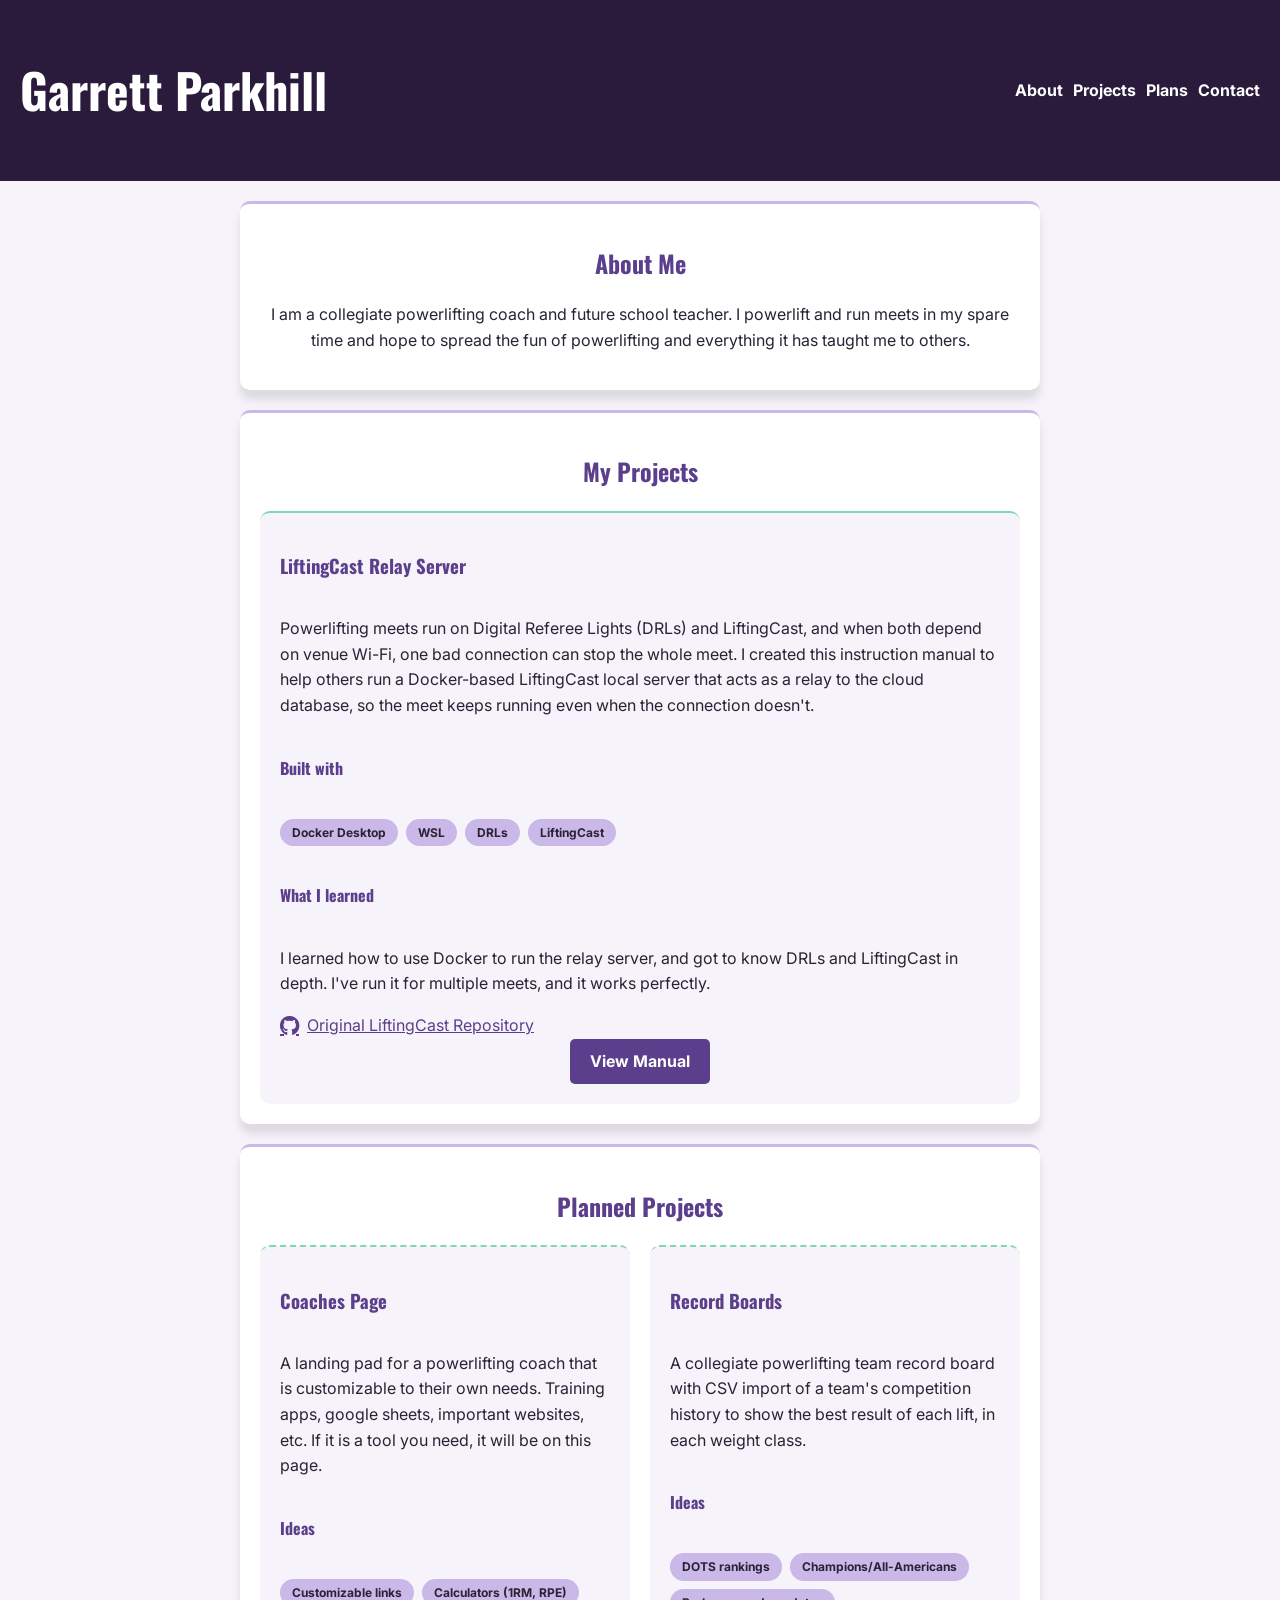
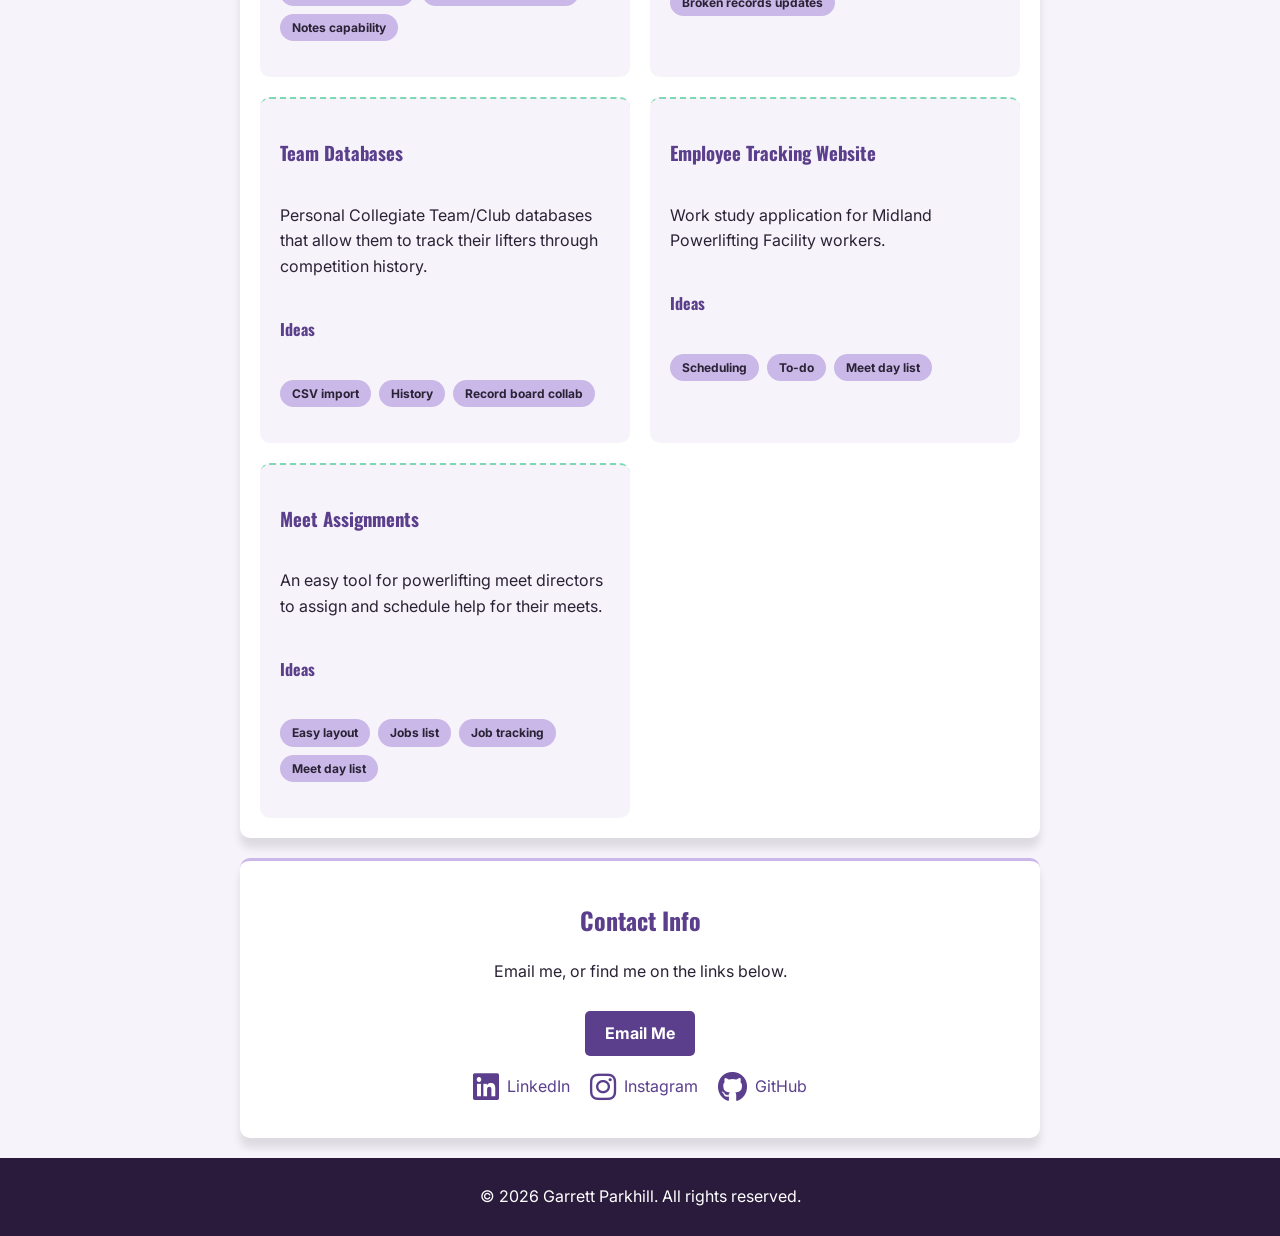
==== index.html @ fd068c71 "Favicons, graph tags, preview image, and iPhone layout edits" ====
<!DOCTYPE html>
<html lang="en">

<head>
    <meta charset="UTF-8">
    <meta name="viewport" content="width=device-width, initial-scale=1.0">
    <meta name="description" content="Your description here">
    <meta property="og:title" content="Garrett Parkhill | Portfolio">
    <meta property="og:description" content="Your description here">
    <meta property="og:url" content="https://garrettparkhill-collab.github.io/portfolio/">
    <meta property="og:type" content="website">
    <meta property="og:image" content="https://garrettparkhil-collab.github.io/portfolio/preview.png">
    <title>Garrett Parkhill | Portfolio</title>
    <link rel="preconnect" href="https://fonts.googleapis.com">
    <link rel="preconnect" href="https://fonts.gstatic.com" crossorigin>
    <link href="https://fonts.googleapis.com/css2?family=Inter:wght@400;600&family=Oswald:wght@500;700&display=swap" rel="stylesheet">
    <link rel="stylesheet" href="https://cdnjs.cloudflare.com/ajax/libs/font-awesome/6.5.1/css/all.min.css">
    <link rel="icon" href="favicon.ico" sizes="any">
    <link rel="apple-touch-icon" href="apple-touch-icon.png">
    <link rel="stylesheet" href="style.css">
</head>

<body>
    <header>
        <h1>Garrett Parkhill</h1>
        <nav>
            <a href="#about">About</a>
            <a href="#projects">Projects</a>
            <a href="#plans">Plans</a>
            <a href="#contact">Contact</a>
        </nav>
    </header>
    <main>
        <section id="about">
            <h2>About Me</h2>
            <p>I am a collegiate powerlifting coach and future school teacher. I powerlift and run meets in my spare
                time and hope to spread the fun of powerlifting and everything it has taught me to others.</p>
        </section>

        <section id="projects">
            <h2>My Projects</h2>
            <div class="project-grid">
                <article class="project-card">
                    <h3>LiftingCast Relay Server</h3>
                    <p>Powerlifting meets run on Digital Referee Lights (DRLs) and LiftingCast, and when both depend on
                        venue Wi-Fi, one bad connection can stop the whole meet. I created this instruction manual to
                        help others run a Docker-based LiftingCast local server that acts as a relay to the cloud
                        database, so the meet keeps running even when the connection doesn't.</p>
                    <h4>Built with</h4>
                    <ul class="tags">
                        <li>Docker Desktop</li>
                        <li>WSL</li>
                        <li>DRLs</li>
                        <li>LiftingCast</li>
                    </ul>
                    <h4>What I learned</h4>
                    <p>I learned how to use Docker to run the relay server, and got to know DRLs
                        and LiftingCast in depth. I've run it for multiple meets, and it works perfectly.</p>
                    <a href="https://github.com/liftingcast/liftingcast-local-relay-server" class="text-link" target="_blank" rel="noopener noreferrer">
                    <i class="fa-brands fa-github" aria-hidden="true"></i>Original LiftingCast Repository</a>
                    <a href="https://docs.google.com/document/d/1Nl5puZL8j_j66OuU5UG5bT0uCDA3TfbWqDypmS8ruFM/edit?tab=t.0"
                        class="button" target="_blank" rel="noopener noreferrer">View Manual</a>
                </article>
            </div>
        </section>

        <section id="plans">
            <h2>Planned Projects</h2>
            <div class="project-grid">
                <article class="project-card planned">
                    <h3>Coaches Page</h3>
                    <p>A landing pad for a powerlifting coach that is customizable to their own needs. Training apps, google sheets, important websites, etc. If it is a tool you need, it will be on this page.</p>
                    <h4>Ideas</h4>
                    <ul class="tags">
                        <li>Customizable links</li>
                        <li>Calculators (1RM, RPE)</li>
                        <li>Notes capability</li>
                    </ul>
                </article>
                <article class="project-card planned">
                    <h3>Record Boards</h3>
                    <p>A collegiate powerlifting team record board with CSV import of a team's competition history to show the best result of each lift, in each weight class.</p>
                    <h4>Ideas</h4>
                    <ul class="tags">
                        <li>DOTS rankings</li>
                        <li>Champions/All-Americans</li>
                        <li>Broken records updates</li>
                    </ul>
                </article>
                <article class="project-card planned">
                    <h3>Team Databases</h3>
                    <p>Personal Collegiate Team/Club databases that allow them to track their lifters through competition history.</p>
                    <h4>Ideas</h4>
                    <ul class="tags">
                        <li>CSV import</li>
                        <li>History</li>
                        <li>Record board collab</li>
                    </ul>
                </article>
                <article class="project-card planned">
                    <h3>Employee Tracking Website</h3>
                    <p>Work study application for Midland Powerlifting Facility workers.</p>
                    <h4>Ideas</h4>
                    <ul class="tags">
                        <li>Scheduling</li>
                        <li>To-do</li>
                        <li>Meet day list</li>
                    </ul>
                </article>
                <article class="project-card planned">
                    <h3>Meet Assignments</h3>
                    <p>An easy tool for powerlifting meet directors to assign and schedule help for their meets.</p>
                    <h4>Ideas</h4>
                    <ul class="tags">
                        <li>Easy layout</li>
                        <li>Jobs list</li>
                        <li>Job tracking</li>
                        <li>Meet day list</li>
                    </ul>
                </article>
            </div>
        </section>
        <section id="contact">
            <h2>Contact Info</h2>
            <p>Email me, or find me on the links below.</p>
            <a href="mailto:garrettparkhill@gmail.com" class="button">Email Me</a>
            <ul class="social-links">

                <li>
                    <a href="https://www.linkedin.com/in/garrettparkhill" target="_blank" rel="noopener noreferrer">
                        <i class="fa-brands fa-linkedin" aria-hidden="true"></i>
                        LinkedIn
                    </a>
                </li>
                <li>
                    <a href="https://www.instagram.com/gp_coach/" target="_blank" rel="noopener noreferrer">
                        <i class="fa-brands fa-instagram" aria-hidden="true"></i>
                        Instagram
                    </a>
                </li>
                <li>
                    <a href="https://github.com/garrettparkhill-collab" target="_blank" rel="noopener noreferrer">
                        <i class="fa-brands fa-github" aria-hidden="true"></i>
                        GitHub
                    </a>
                </li>
            </ul>
        </section>
    </main>
    <footer>
        <p>&copy; 2026 Garrett Parkhill. All rights reserved.</p>
    </footer>
</body>

</html>
---- style.css ----
/*Style 1: Navy Blue and Gold*/
/*
:root {
    --color-bg: #f7f6f2;
    --color-surface: #ffffff;
    --color-dark: #1b2a41;
    --color-text: #1f2933;
    --color-mutedtext: #6b7280;
    --color-accent: #1e4e8c;
    --color-accenthover: #163a6b;
    --color-navhover: #d4a72c;
    --color-highlight: #d4a72c;
    --color-highlightproject: #d4a72c;
}
    */

/*Style 2: Plum and Mint*/

:root {
    --color-bg: #f6f3fa;
    --color-surface: #ffffff;
    --color-dark: #2a1b3d;
    --color-text: #2a2235;
    --color-mutedtext: #6e6680;
    --color-accent: #5b3f8c;
    --color-accenthover: #452f6b;
    --color-navhover: #7fd8b5;
    --color-highlight: #c9b8e8;
    --color-highlightproject: #7fd8b5;
}


/*original color scheme*/
/*
:root {
    --color-bg: #f4f4f5;
    --color-surface: #ffffff;
    --color-dark: #18181b;
    --color-text: #27272a;
    --color-mutedtext: #71717a;
    --color-accent: #b91c1c;
    --color-accenthover:#7f1d1d;
    --color-navhover: #f87171;
    --color-highlight: #f87171;
    --color-highlightproject: #d4a72c;
}
*/

html {
    scroll-behavior: smooth;
}

body {
    background-color: var(--color-bg);
    font-family: 'Inter', sans-serif;
    margin: 0;
    line-height: 1.6;
}

header {
    display: flex;
    justify-content: space-between;
    align-items: center;
    gap: 20px;
    background-color: var(--color-dark);
    padding: 20px;
    position: sticky;
    top: 0;
    z-index:10;
}

header h1 {
    color: var(--color-surface);
}

h1,
h2,
h3,
h4 {
    font-family: 'Oswald', sans-serif;
    color: var(--color-accent);
}

h1 {
    font-size: 48px;
}

nav {
    display: flex;
    gap: 10px;
}

nav a {
    color: var(--color-surface);
    text-decoration: none;
    font-weight: bold;
    transition: color 0.2s ease;
}

nav a:hover {
    color: var(--color-navhover);
}

main {
    max-width: 800px;
    margin: 0 auto;
}

section {
    text-align: center;
    padding: 20px;
    margin: 20px 0;
    border-radius: 10px;
    box-shadow: 0 10px 8px rgba(0, 0, 0, 0.1);
    color: var(--color-text);
    background-color: var(--color-surface);
    border-top: 3px solid var(--color-highlight);
    scroll-margin-top:202px;
}

footer {
    background-color: var(--color-dark);
    color: var(--color-surface);
    padding: 10px;
    text-align: center;
}

.button {
    background-color: var(--color-accent);
    color: var(--color-surface);
    text-decoration: none;
    font-weight: bold;
    padding: 10px 20px;
    border-radius: 5px;
    display: inline-block;
    margin-top: 10px;
    transition: background-color 0.2s ease;
}

.button:hover {
    background-color: var(--color-accenthover);
}

.project-grid {
    display: grid;
    grid-template-columns: repeat(auto-fit, minmax(250px, 1fr));
    gap: 20px;
}

.project-card {
    display: flex;
    flex-direction: column;
    background-color: var(--color-bg);
    padding: 20px;
    border-radius: 10px;
    border-top: 2px solid var(--color-highlightproject);
    text-align: left;
}

.project-card .button {
    margin-top: auto;
    align-self: center;
}

.social-links {
    list-style: none;
    padding: 0;
    display: flex;
    justify-content: center;
    align-items: center;
    gap: 20px;
    flex-wrap: wrap;
}

.social-links a {
    display: flex;
    align-items: center;
    gap: 8px;
    color: var(--color-accent);
    text-decoration: none;
    transition: color 0.2s ease, transform 0.2s ease;

}

.social-links a:hover {
    color: var(--color-accenthover);
    transform: translateY(-3px);
}

.social-links i {
    font-size: 30px;
}

.text-link {
    display: flex;
    align-items: center;
    gap: 8px;
    align-self: flex-start;
    color: var(--color-accent);
    transition: color 0.2s ease, transform 0.2s ease;
}

.text-link:hover {
    color: var(--color-accenthover);
    transform: translateY(-3px);
}

.text-link i {
    font-size: 20px;
}

.tags {
    list-style: none;
    padding: 0;
    display: flex;
    justify-content: flex-start;
    align-items: center;
    gap: 8px;
    flex-wrap: wrap;
}

.tags li {
    background-color: var(--color-highlight);
    padding: 4px 12px;
    border-radius: 999px;
    font-size: 12px;
    font-weight: bold;
}

.planned {
    border-top-style: dashed;
}

@media (max-width:600px) {
    header {
        flex-direction: column;
        position: static;
    }

    h1 {
        font-size: 25px;
    }

    main {
        padding: 7px;
    }

    section {
        padding: 10px;
    }
}

@media (prefers-reduced-motion: reduce) {
    html {
        scroll-behavior: auto;
    }
}
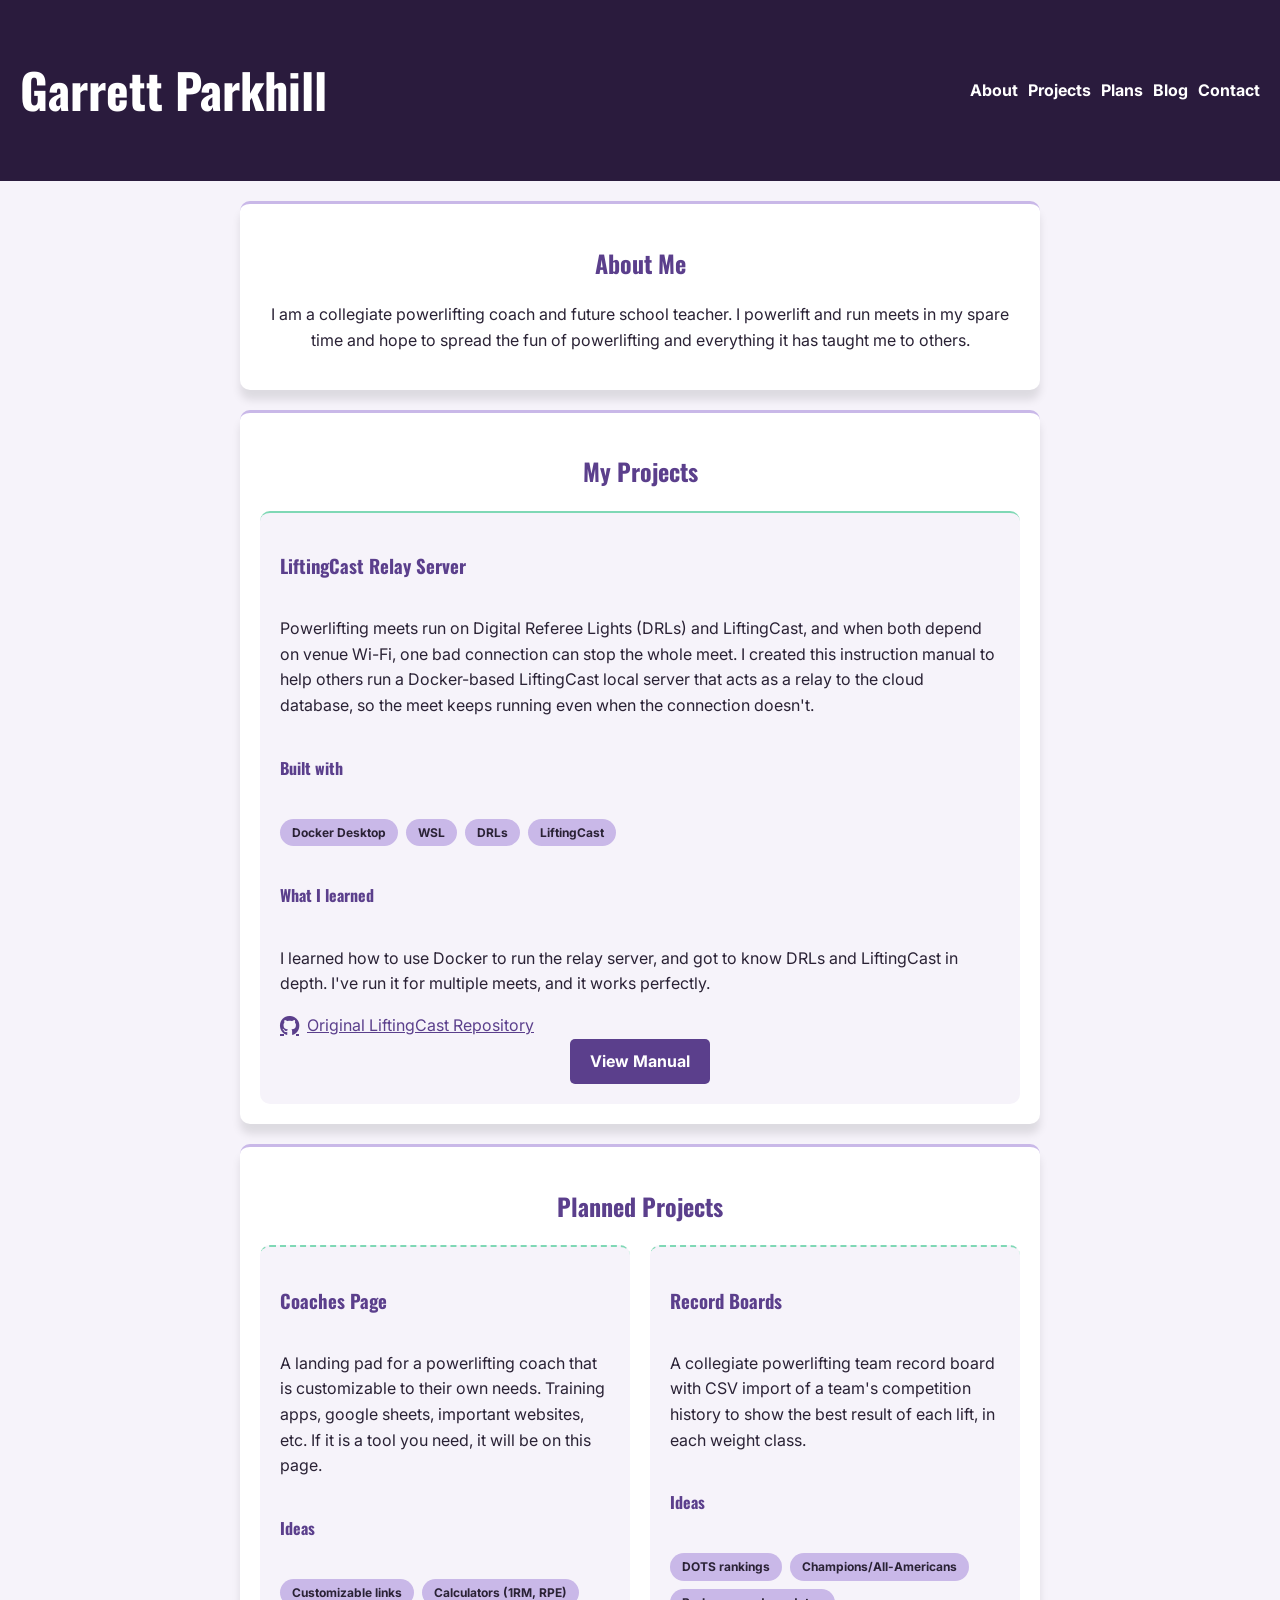
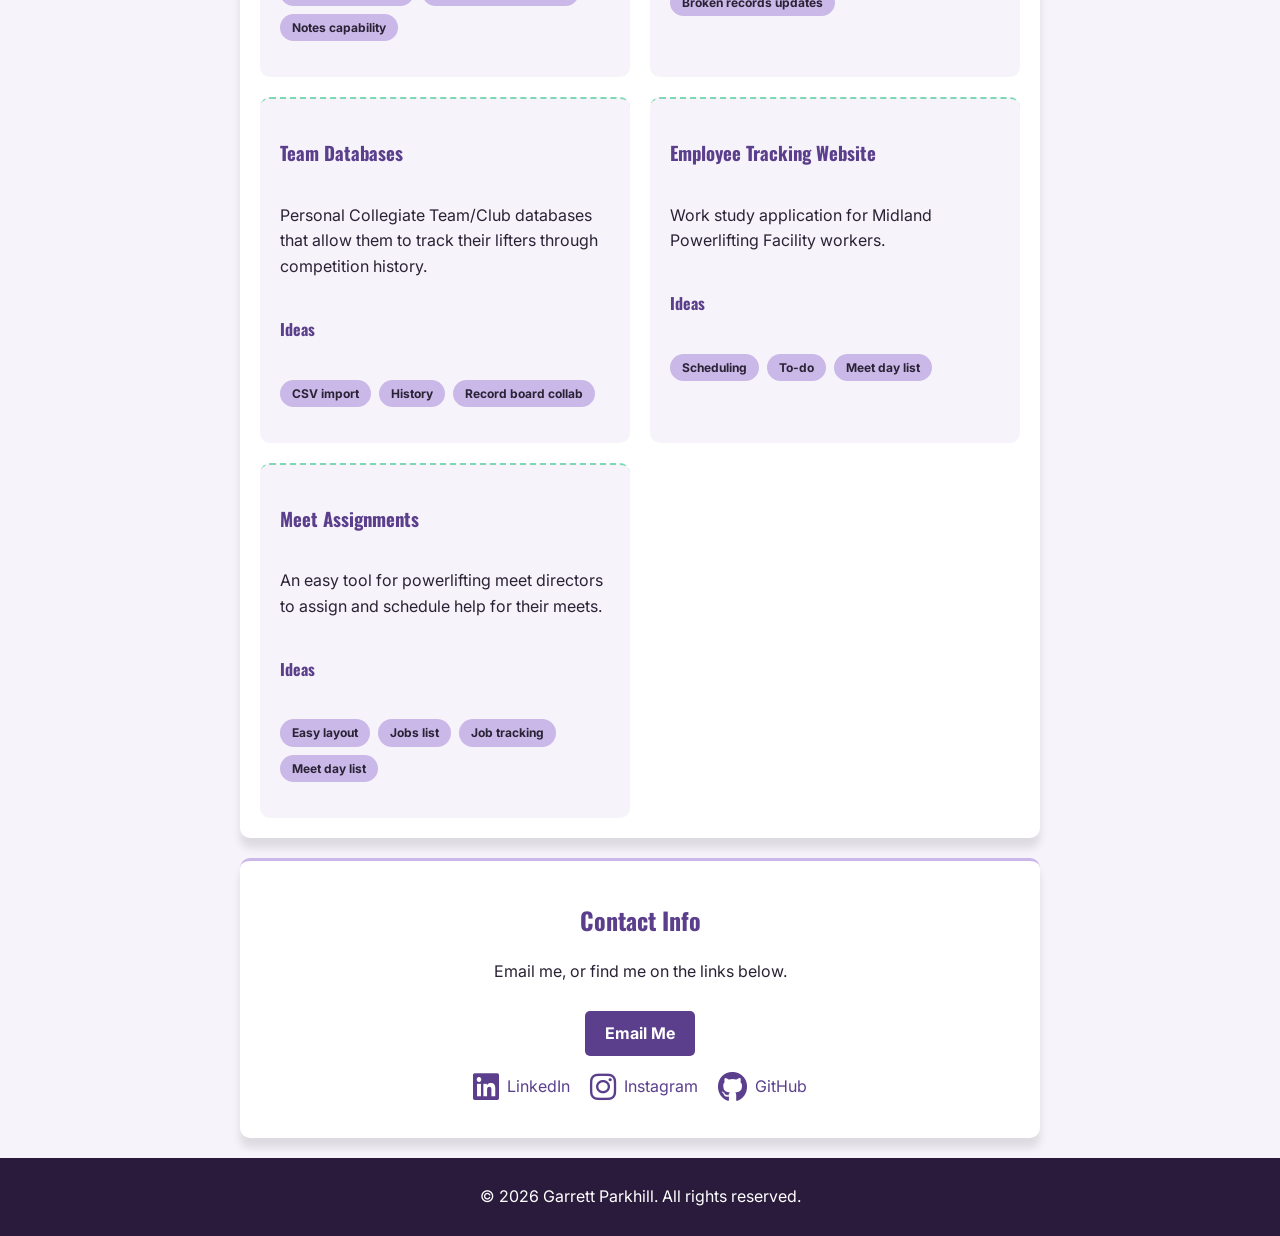
==== commit dabb5177: "Added and formatted blog page, link test" ====
--- a/index.html
+++ b/index.html
@@ -4,19 +4,20 @@
 <head>
     <meta charset="UTF-8">
     <meta name="viewport" content="width=device-width, initial-scale=1.0">
-    <meta name="description" content="Your description here">
+    <meta name="description" content="Coach and future teacher, building tools that make coaching powerlifting easier">
     <meta property="og:title" content="Garrett Parkhill | Portfolio">
-    <meta property="og:description" content="Your description here">
+    <meta property="og:description"
+        content="Coach and future teacher, building tools that make coaching powerlifting easier">
     <meta property="og:url" content="https://garrettparkhill-collab.github.io/portfolio/">
     <meta property="og:type" content="website">
-    <meta property="og:image" content="https://garrettparkhil-collab.github.io/portfolio/preview.png">
     <title>Garrett Parkhill | Portfolio</title>
     <link rel="preconnect" href="https://fonts.googleapis.com">
     <link rel="preconnect" href="https://fonts.gstatic.com" crossorigin>
-    <link href="https://fonts.googleapis.com/css2?family=Inter:wght@400;600&family=Oswald:wght@500;700&display=swap" rel="stylesheet">
+    <link href="https://fonts.googleapis.com/css2?family=Inter:wght@400;600&family=Oswald:wght@500;700&display=swap"
+        rel="stylesheet">
     <link rel="stylesheet" href="https://cdnjs.cloudflare.com/ajax/libs/font-awesome/6.5.1/css/all.min.css">
-    <link rel="icon" href="favicon.ico" sizes="any">
-    <link rel="apple-touch-icon" href="apple-touch-icon.png">
+    <link rel="icon" href="favicon_io/favicon.ico" sizes="any">
+    <link rel="apple-touch-icon" href="favicon_io/apple-touch-icon.png">
     <link rel="stylesheet" href="style.css">
 </head>
 
@@ -27,6 +28,7 @@
             <a href="#about">About</a>
             <a href="#projects">Projects</a>
             <a href="#plans">Plans</a>
+            <a href="blog.html">Blog</a>
             <a href="#contact">Contact</a>
         </nav>
     </header>
@@ -56,8 +58,9 @@
                     <h4>What I learned</h4>
                     <p>I learned how to use Docker to run the relay server, and got to know DRLs
                         and LiftingCast in depth. I've run it for multiple meets, and it works perfectly.</p>
-                    <a href="https://github.com/liftingcast/liftingcast-local-relay-server" class="text-link" target="_blank" rel="noopener noreferrer">
-                    <i class="fa-brands fa-github" aria-hidden="true"></i>Original LiftingCast Repository</a>
+                    <a href="https://github.com/liftingcast/liftingcast-local-relay-server" class="text-link"
+                        target="_blank" rel="noopener noreferrer">
+                        <i class="fa-brands fa-github" aria-hidden="true"></i>Original LiftingCast Repository</a>
                     <a href="https://docs.google.com/document/d/1Nl5puZL8j_j66OuU5UG5bT0uCDA3TfbWqDypmS8ruFM/edit?tab=t.0"
                         class="button" target="_blank" rel="noopener noreferrer">View Manual</a>
                 </article>
@@ -69,7 +72,8 @@
             <div class="project-grid">
                 <article class="project-card planned">
                     <h3>Coaches Page</h3>
-                    <p>A landing pad for a powerlifting coach that is customizable to their own needs. Training apps, google sheets, important websites, etc. If it is a tool you need, it will be on this page.</p>
+                    <p>A landing pad for a powerlifting coach that is customizable to their own needs. Training apps,
+                        google sheets, important websites, etc. If it is a tool you need, it will be on this page.</p>
                     <h4>Ideas</h4>
                     <ul class="tags">
                         <li>Customizable links</li>
@@ -79,7 +83,8 @@
                 </article>
                 <article class="project-card planned">
                     <h3>Record Boards</h3>
-                    <p>A collegiate powerlifting team record board with CSV import of a team's competition history to show the best result of each lift, in each weight class.</p>
+                    <p>A collegiate powerlifting team record board with CSV import of a team's competition history to
+                        show the best result of each lift, in each weight class.</p>
                     <h4>Ideas</h4>
                     <ul class="tags">
                         <li>DOTS rankings</li>
@@ -89,7 +94,8 @@
                 </article>
                 <article class="project-card planned">
                     <h3>Team Databases</h3>
-                    <p>Personal Collegiate Team/Club databases that allow them to track their lifters through competition history.</p>
+                    <p>Personal Collegiate Team/Club databases that allow them to track their lifters through
+                        competition history.</p>
                     <h4>Ideas</h4>
                     <ul class="tags">
                         <li>CSV import</li>
--- a/style.css
+++ b/style.css
@@ -66,7 +66,7 @@
     padding: 20px;
     position: sticky;
     top: 0;
-    z-index:10;
+    z-index: 10;
 }
 
 header h1 {
@@ -98,6 +98,10 @@
 }
 
 nav a:hover {
+    color: var(--color-navhover);
+}
+
+nav a[aria-current="page"] {
     color: var(--color-navhover);
 }
 
@@ -115,7 +119,7 @@
     color: var(--color-text);
     background-color: var(--color-surface);
     border-top: 3px solid var(--color-highlight);
-    scroll-margin-top:202px;
+    scroll-margin-top: 180px;
 }
 
 footer {
@@ -147,7 +151,8 @@
     gap: 20px;
 }
 
-.project-card {
+.project-card,
+.post-preview {
     display: flex;
     flex-direction: column;
     background-color: var(--color-bg);
@@ -231,6 +236,21 @@
     border-top-style: dashed;
 }
 
+.post-meta {
+    font-size: 12px;
+    color: var(--color-mutedtext);
+}
+
+.post-preview .button {
+    align-self: flex-start;
+}
+
+.post-list {
+    display: flex;
+    flex-direction: column;
+    gap: 20px;
+}
+
 @media (max-width:600px) {
     header {
         flex-direction: column;
@@ -247,6 +267,7 @@
 
     section {
         padding: 10px;
+        scroll-margin-top: 0;
     }
 }
 
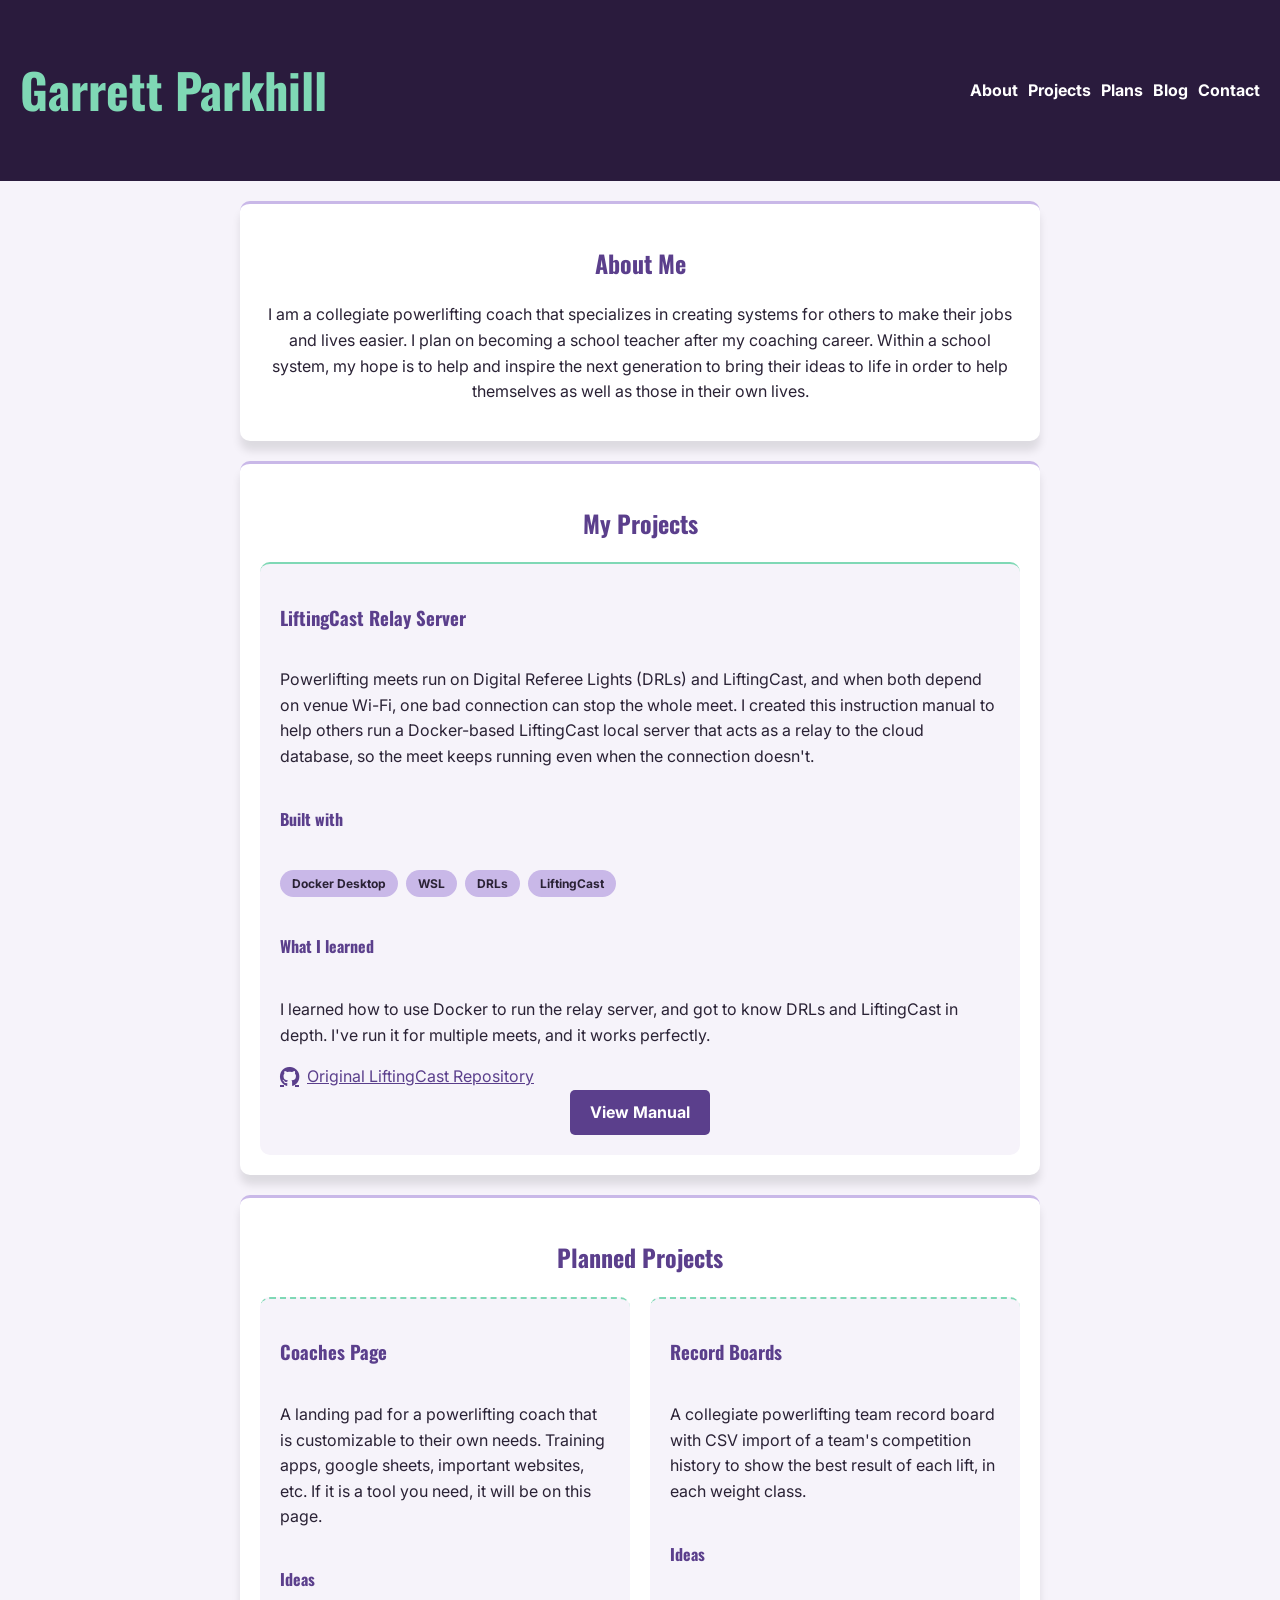
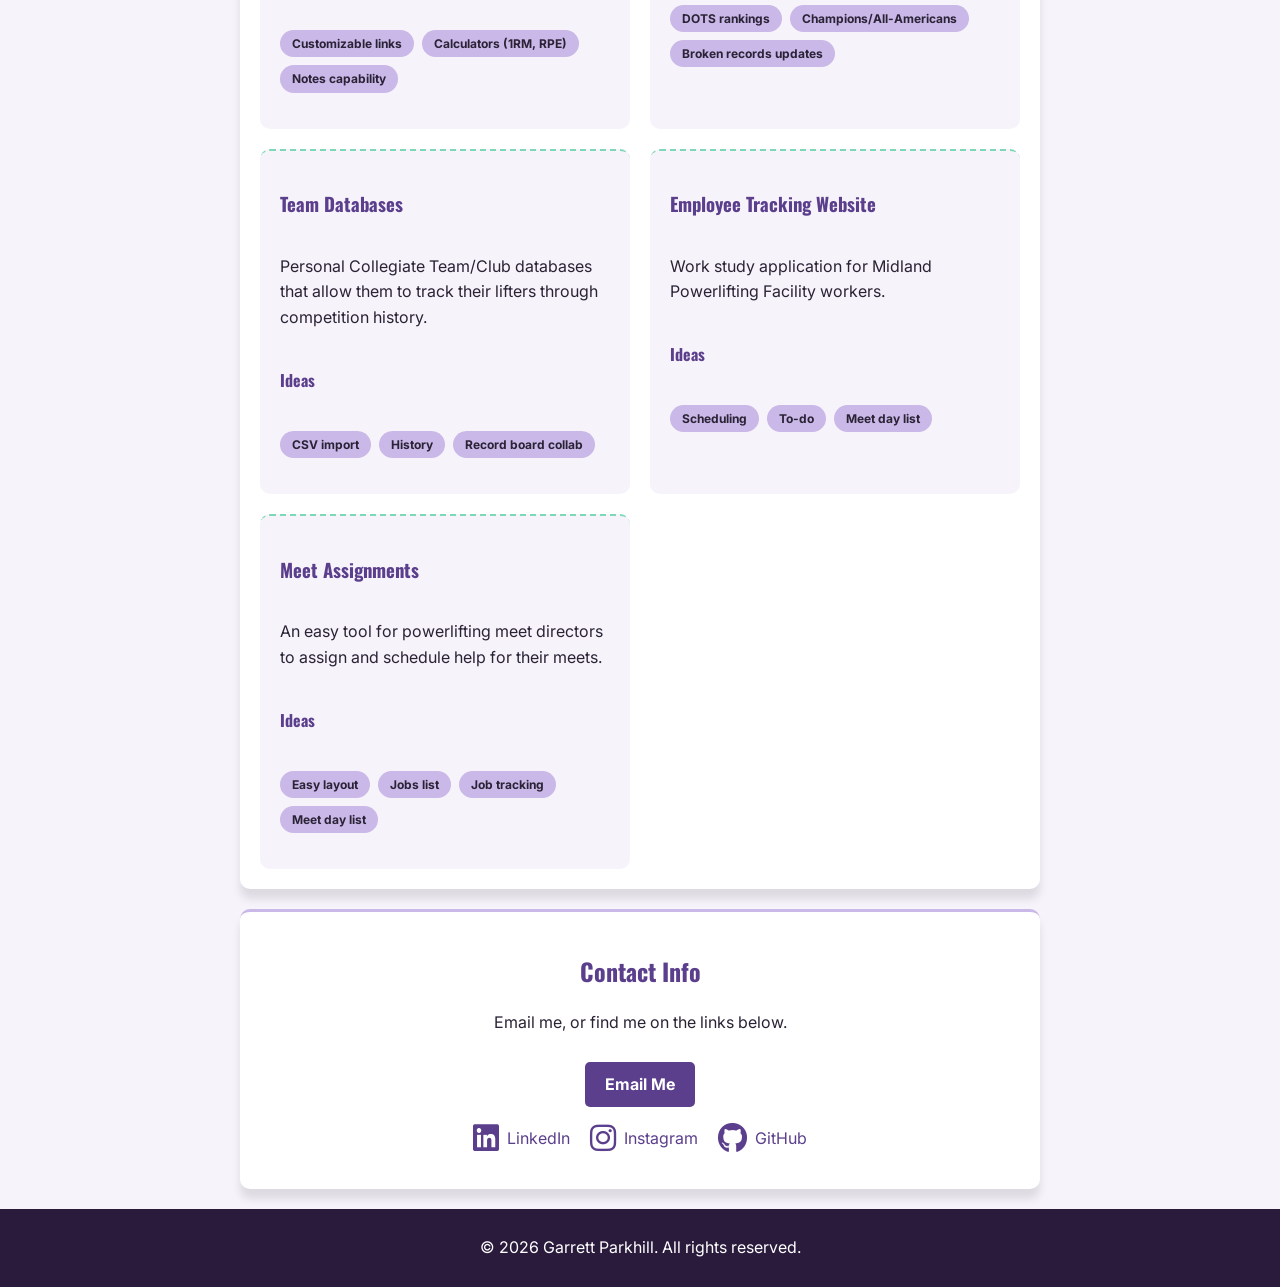
==== commit f644fcbf: "First blog post" ====
--- a/index.html
+++ b/index.html
@@ -35,8 +35,7 @@
     <main>
         <section id="about">
             <h2>About Me</h2>
-            <p>I am a collegiate powerlifting coach and future school teacher. I powerlift and run meets in my spare
-                time and hope to spread the fun of powerlifting and everything it has taught me to others.</p>
+            <p>I am a collegiate powerlifting coach that specializes in creating systems for others to make their jobs and lives easier. I plan on becoming a school teacher after my coaching career. Within a school system, my hope is to help and inspire the next generation to bring their ideas to life in order to help themselves as well as those in their own lives.</p>
         </section>
 
         <section id="projects">
--- a/style.css
+++ b/style.css
@@ -70,7 +70,7 @@
 }
 
 header h1 {
-    color: var(--color-surface);
+    color: var(--color-navhover);
 }
 
 h1,
@@ -197,7 +197,7 @@
 }
 
 .text-link {
-    display: flex;
+    display: inline-flex;
     align-items: center;
     gap: 8px;
     align-self: flex-start;
@@ -251,6 +251,13 @@
     gap: 20px;
 }
 
+.post {
+    max-width: 65ch;
+    text-align: left;
+    margin: 0 auto;
+    font-size: 18px;
+}
+
 @media (max-width:600px) {
     header {
         flex-direction: column;
@@ -269,6 +276,10 @@
         padding: 10px;
         scroll-margin-top: 0;
     }
+
+    .post {
+        font-size: 15px;
+    }
 }
 
 @media (prefers-reduced-motion: reduce) {
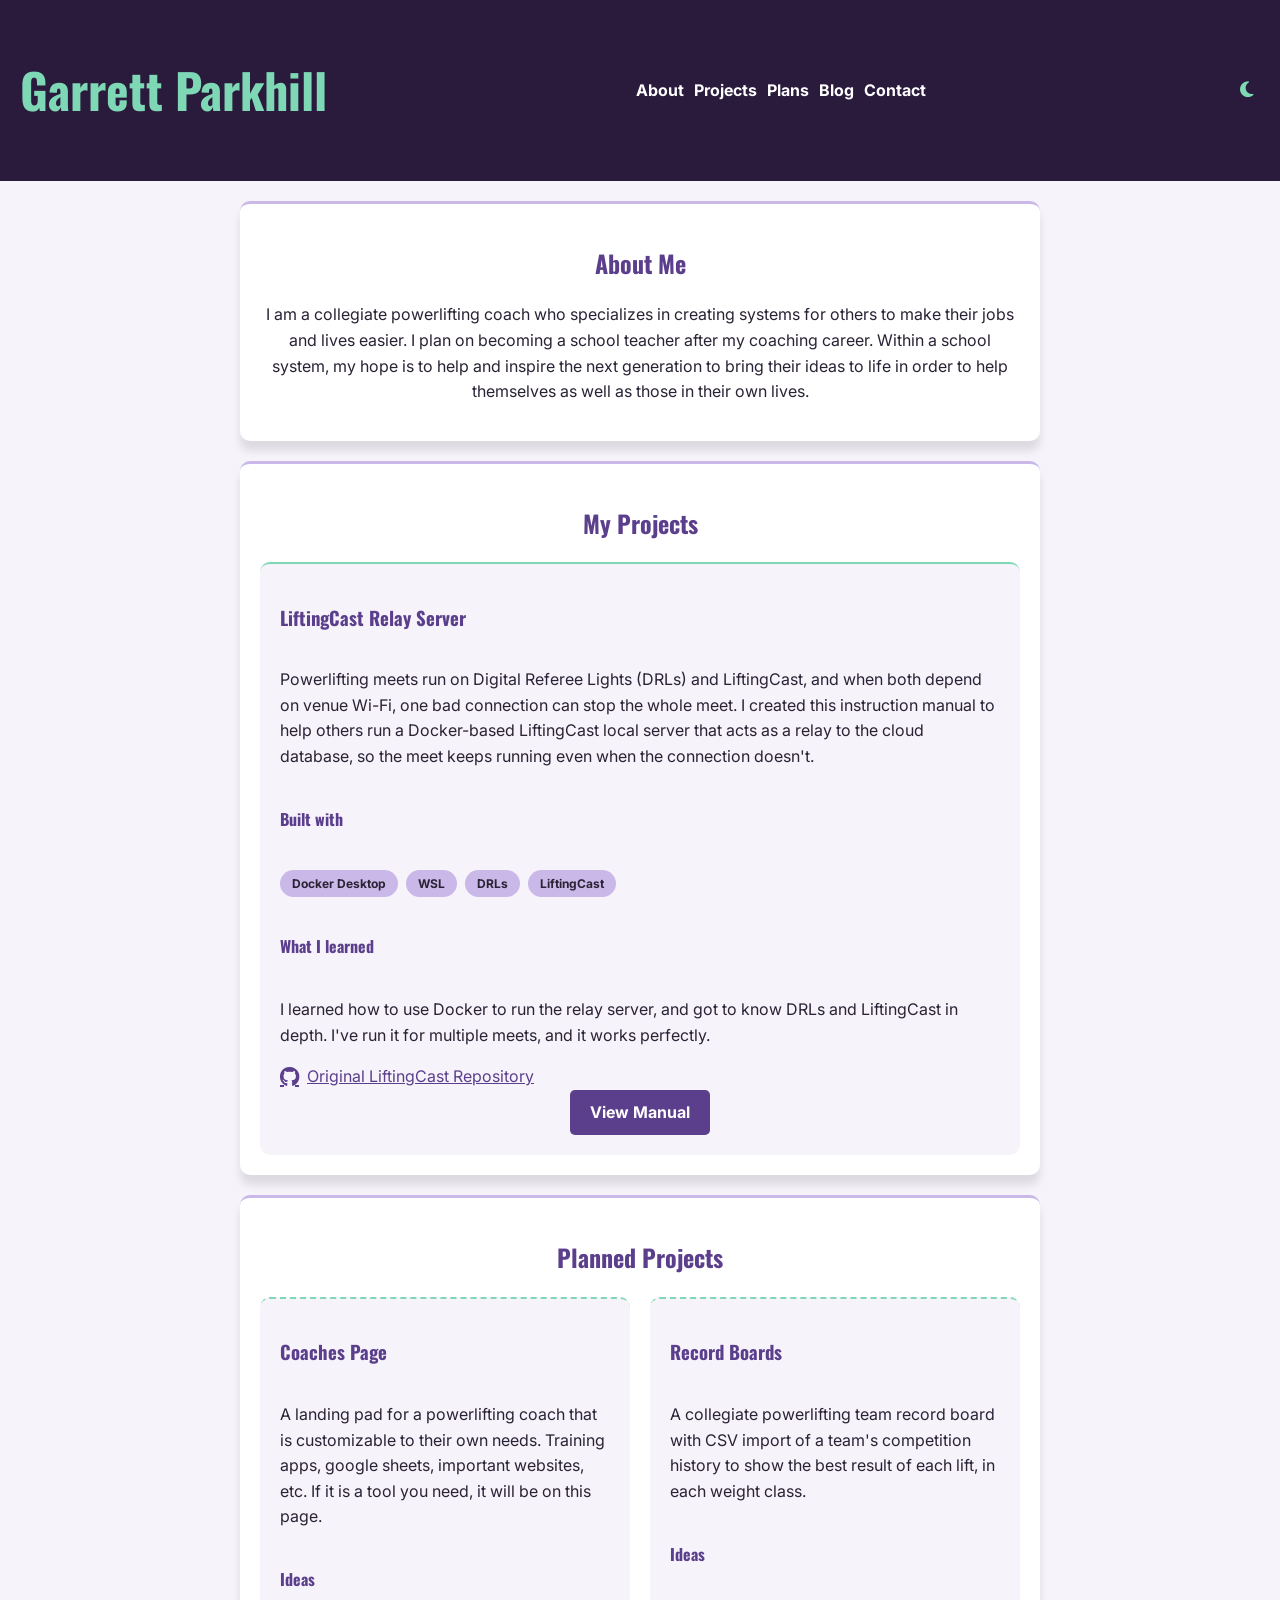
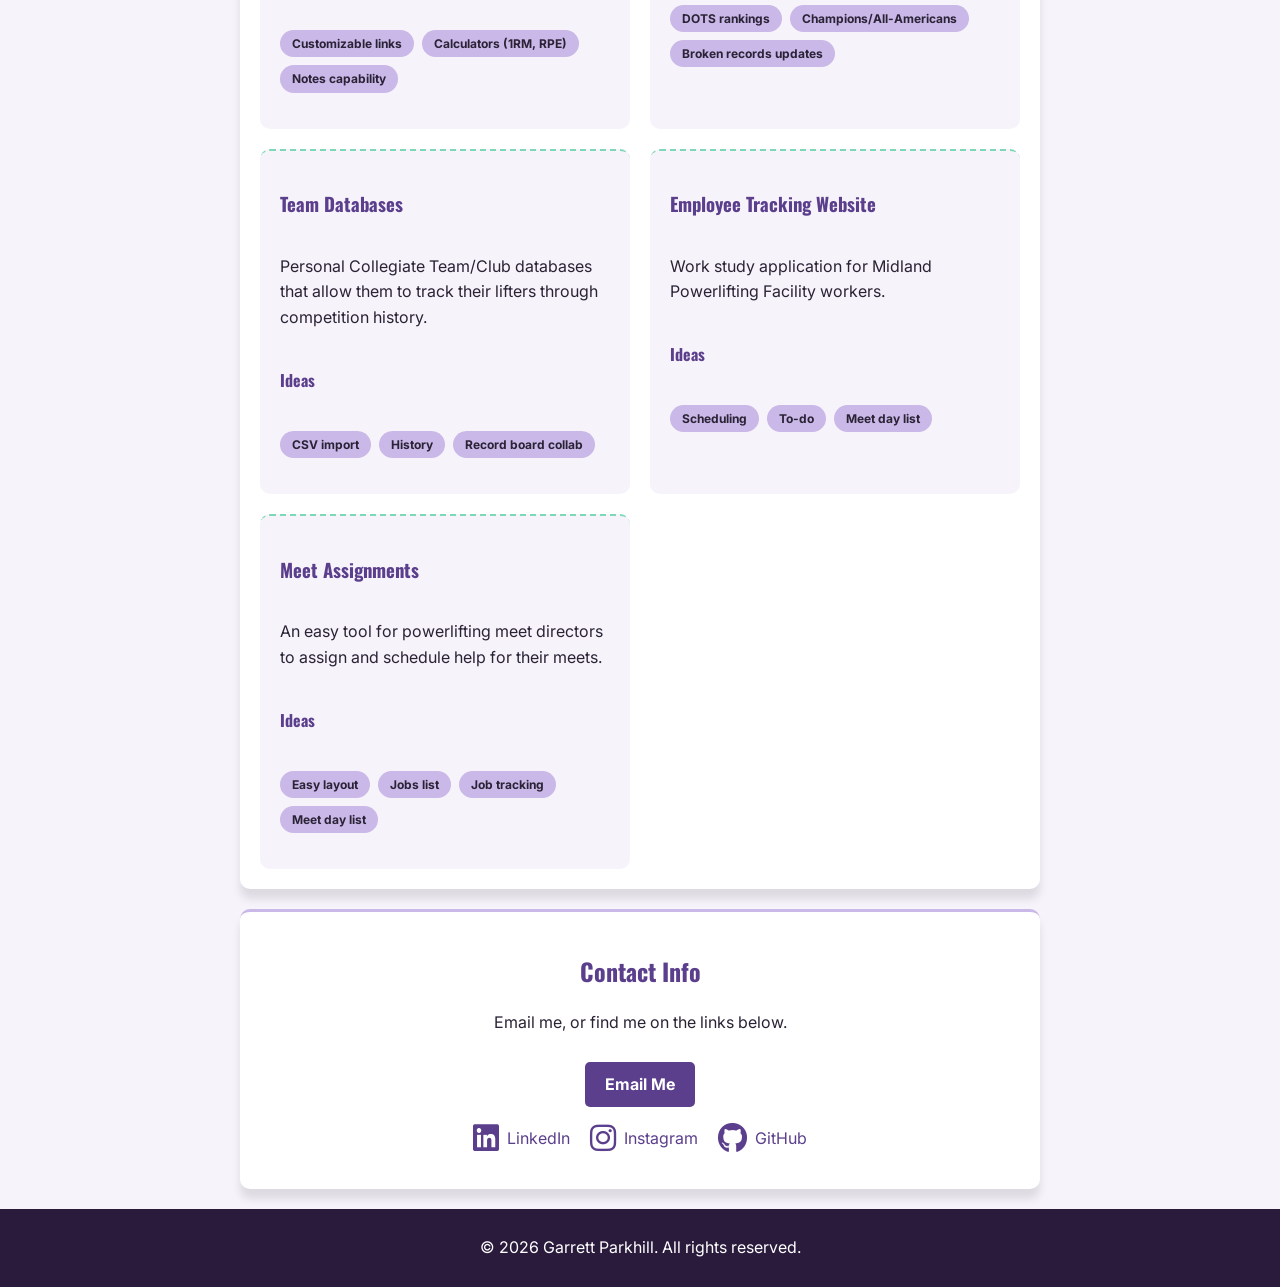
==== commit 5433a25c: "Dark mode with javascript, does not save between page transitions" ====
--- a/index.html
+++ b/index.html
@@ -18,7 +18,7 @@
     <link rel="stylesheet" href="https://cdnjs.cloudflare.com/ajax/libs/font-awesome/6.5.1/css/all.min.css">
     <link rel="icon" href="favicon_io/favicon.ico" sizes="any">
     <link rel="apple-touch-icon" href="favicon_io/apple-touch-icon.png">
-    <link rel="stylesheet" href="style.css">
+    <link rel="stylesheet" href="style.css"> <script src="script.js" defer></script>
 </head>
 
 <body>
@@ -31,11 +31,14 @@
             <a href="blog.html">Blog</a>
             <a href="#contact">Contact</a>
         </nav>
+        <button id="theme-toggle" aria-label="Toggle dark mode">
+            <i class="fa-solid fa-moon" aria-hidden="true"></i>
+        </button>
     </header>
     <main>
         <section id="about">
             <h2>About Me</h2>
-            <p>I am a collegiate powerlifting coach that specializes in creating systems for others to make their jobs and lives easier. I plan on becoming a school teacher after my coaching career. Within a school system, my hope is to help and inspire the next generation to bring their ideas to life in order to help themselves as well as those in their own lives.</p>
+            <p>I am a collegiate powerlifting coach who specializes in creating systems for others to make their jobs and lives easier. I plan on becoming a school teacher after my coaching career. Within a school system, my hope is to help and inspire the next generation to bring their ideas to life in order to help themselves as well as those in their own lives.</p>
         </section>
 
         <section id="projects">
--- a/style.css
+++ b/style.css
@@ -1,21 +1,3 @@
-/*Style 1: Navy Blue and Gold*/
-/*
-:root {
-    --color-bg: #f7f6f2;
-    --color-surface: #ffffff;
-    --color-dark: #1b2a41;
-    --color-text: #1f2933;
-    --color-mutedtext: #6b7280;
-    --color-accent: #1e4e8c;
-    --color-accenthover: #163a6b;
-    --color-navhover: #d4a72c;
-    --color-highlight: #d4a72c;
-    --color-highlightproject: #d4a72c;
-}
-    */
-
-/*Style 2: Plum and Mint*/
-
 :root {
     --color-bg: #f6f3fa;
     --color-surface: #ffffff;
@@ -27,24 +9,23 @@
     --color-navhover: #7fd8b5;
     --color-highlight: #c9b8e8;
     --color-highlightproject: #7fd8b5;
-}
-
-
-/*original color scheme*/
-/*
-:root {
-    --color-bg: #f4f4f5;
-    --color-surface: #ffffff;
-    --color-dark: #18181b;
-    --color-text: #27272a;
-    --color-mutedtext: #71717a;
-    --color-accent: #b91c1c;
-    --color-accenthover:#7f1d1d;
-    --color-navhover: #f87171;
-    --color-highlight: #f87171;
-    --color-highlightproject: #d4a72c;
-}
-*/
+    --color-ondark: #ffffff;
+}
+
+/*Dark Theme for Plum and Mint*/
+[data-theme="dark"] {
+    --color-bg: #1a1225;
+    --color-surface: #251a33;
+    --color-dark: #120c1a;
+    --color-text: #ece6f5;
+    --color-mutedtext: #a99fbb;
+    --color-accent: #b9a3e3;
+    --color-accenthover: #d4c6f0;
+    --color-navhover: #7fd8b5;
+    --color-highlight: #5b3f8c;
+    --color-highlightproject: #7fd8b5;
+    --color-ondark: #ffffff;
+}
 
 html {
     scroll-behavior: smooth;
@@ -91,7 +72,7 @@
 }
 
 nav a {
-    color: var(--color-surface);
+    color: var(--color-ondark);
     text-decoration: none;
     font-weight: bold;
     transition: color 0.2s ease;
@@ -124,7 +105,7 @@
 
 footer {
     background-color: var(--color-dark);
-    color: var(--color-surface);
+    color: var(--color-ondark);
     padding: 10px;
     text-align: center;
 }
@@ -258,6 +239,14 @@
     font-size: 18px;
 }
 
+#theme-toggle {
+    background: none;
+    border: none;
+    color: var(--color-navhover);
+    font-size: large;
+    cursor: pointer;
+}
+
 @media (max-width:600px) {
     header {
         flex-direction: column;
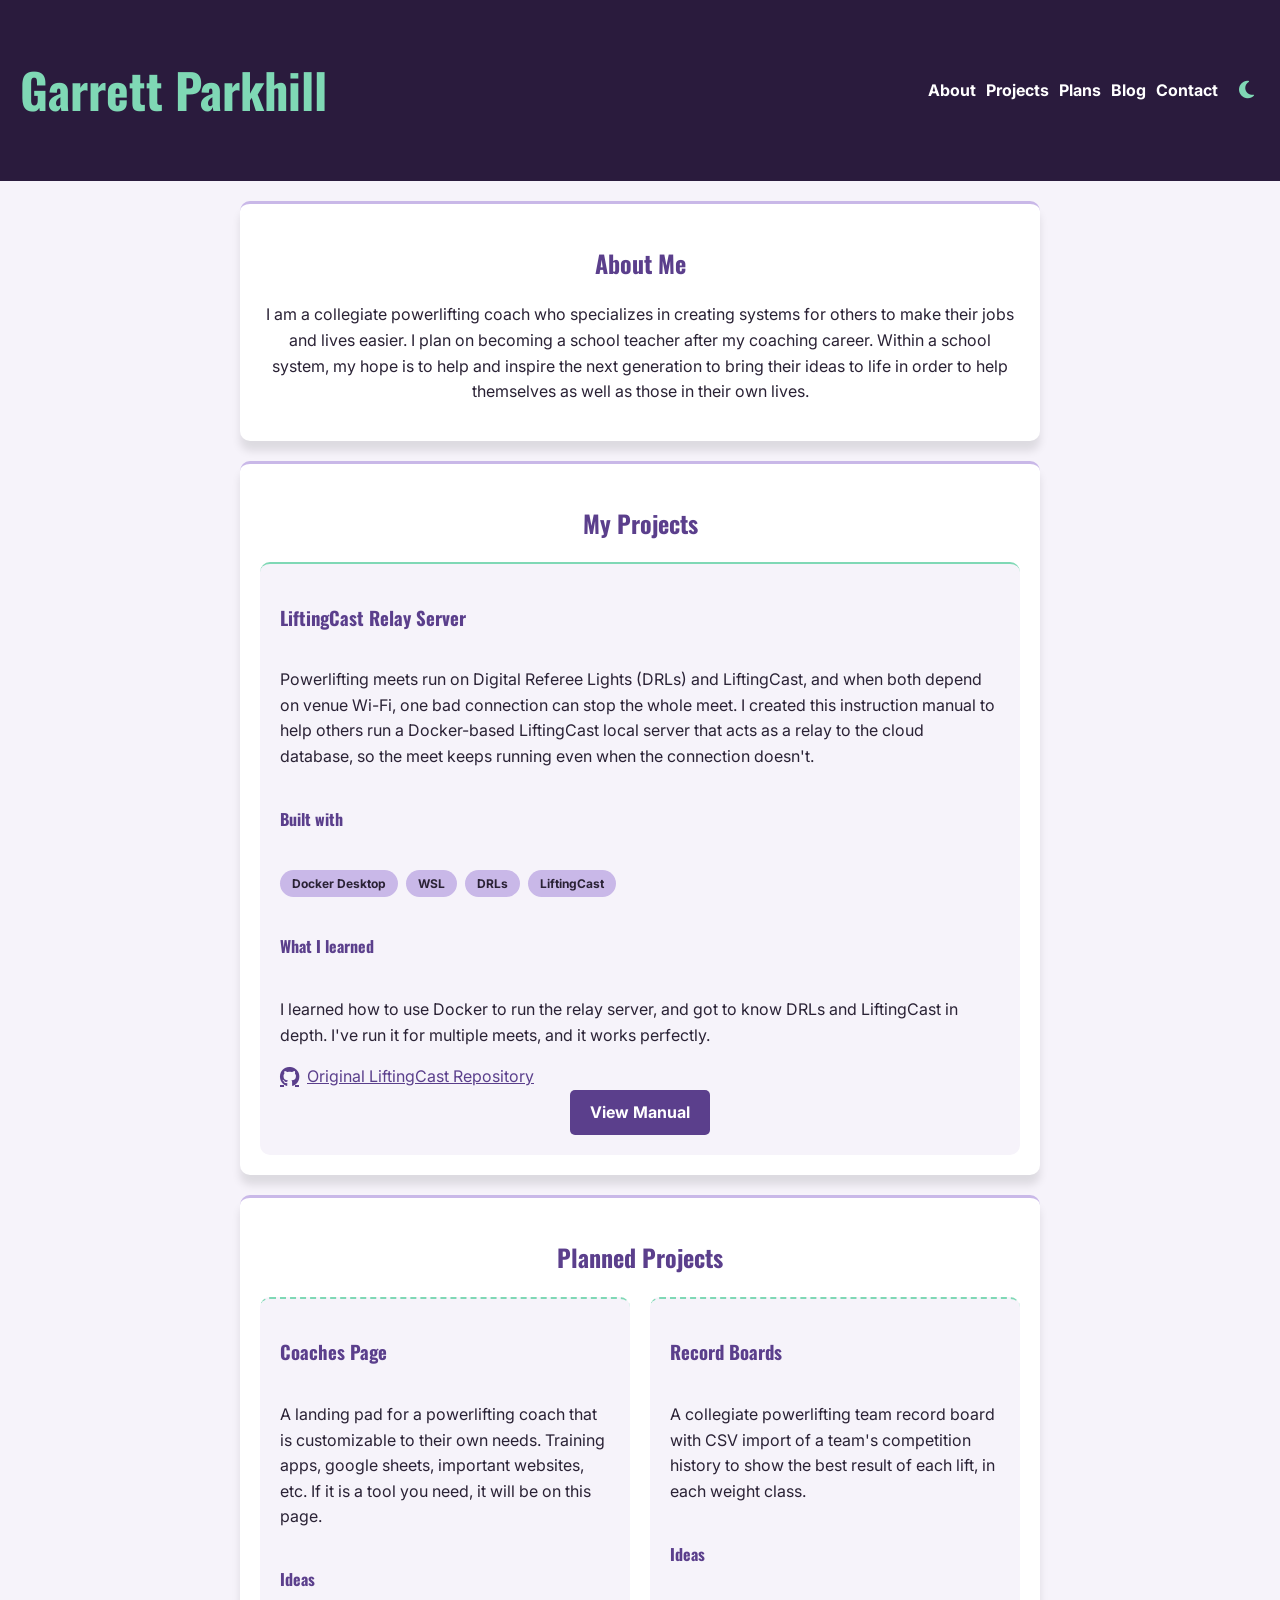
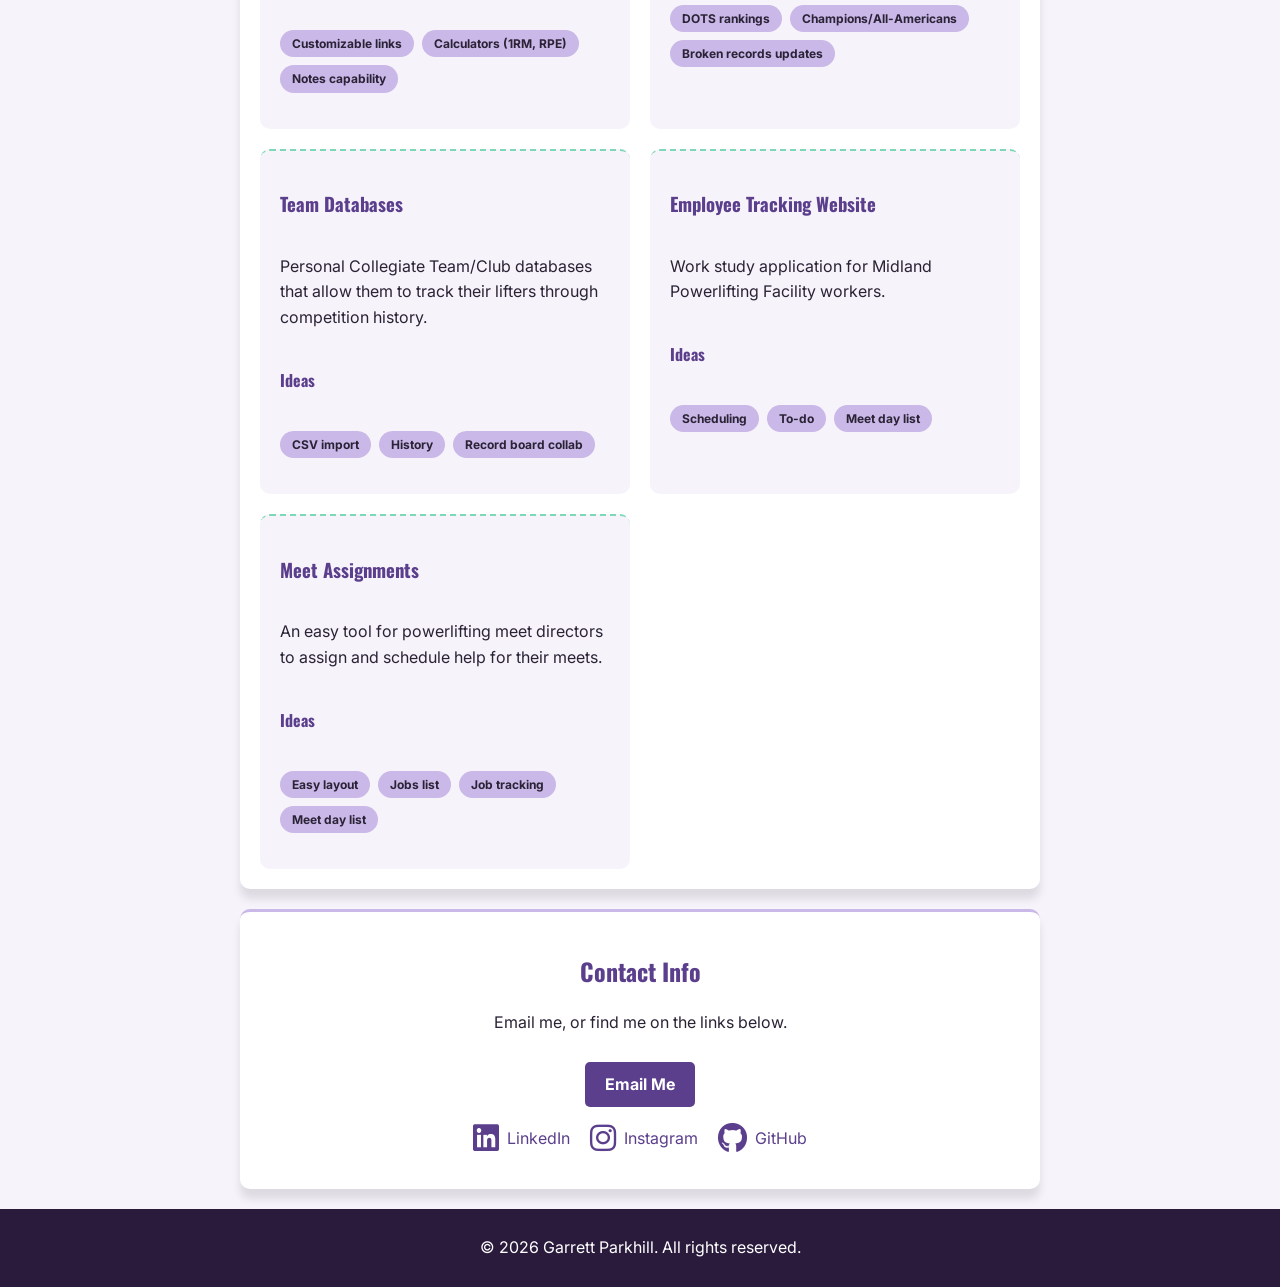
==== commit 116c09df: "fixed header with dark/light mode button" ====
--- a/index.html
+++ b/index.html
@@ -18,27 +18,38 @@
     <link rel="stylesheet" href="https://cdnjs.cloudflare.com/ajax/libs/font-awesome/6.5.1/css/all.min.css">
     <link rel="icon" href="favicon_io/favicon.ico" sizes="any">
     <link rel="apple-touch-icon" href="favicon_io/apple-touch-icon.png">
-    <link rel="stylesheet" href="style.css"> <script src="script.js" defer></script>
+    <link rel="stylesheet" href="style.css">
+    <script src="script.js" defer></script>
+    <script>
+        if (localStorage.getItem('theme') === 'dark') {
+            document.documentElement.setAttribute('data-theme', 'dark');
+        }
+    </script>
 </head>
 
 <body>
     <header>
         <h1>Garrett Parkhill</h1>
-        <nav>
-            <a href="#about">About</a>
-            <a href="#projects">Projects</a>
-            <a href="#plans">Plans</a>
-            <a href="blog.html">Blog</a>
-            <a href="#contact">Contact</a>
-        </nav>
-        <button id="theme-toggle" aria-label="Toggle dark mode">
-            <i class="fa-solid fa-moon" aria-hidden="true"></i>
-        </button>
+        <div class="header-actions">
+            <nav>
+                <a href="#about">About</a>
+                <a href="#projects">Projects</a>
+                <a href="#plans">Plans</a>
+                <a href="blog.html">Blog</a>
+                <a href="#contact">Contact</a>
+            </nav>
+            <button id="theme-toggle" aria-label="Toggle dark mode">
+                <i class="fa-solid fa-moon" aria-hidden="true"></i>
+            </button>
+        </div>
     </header>
     <main>
         <section id="about">
             <h2>About Me</h2>
-            <p>I am a collegiate powerlifting coach who specializes in creating systems for others to make their jobs and lives easier. I plan on becoming a school teacher after my coaching career. Within a school system, my hope is to help and inspire the next generation to bring their ideas to life in order to help themselves as well as those in their own lives.</p>
+            <p>I am a collegiate powerlifting coach who specializes in creating systems for others to make their jobs
+                and lives easier. I plan on becoming a school teacher after my coaching career. Within a school system,
+                my hope is to help and inspire the next generation to bring their ideas to life in order to help
+                themselves as well as those in their own lives.</p>
         </section>
 
         <section id="projects">
--- a/style.css
+++ b/style.css
@@ -239,11 +239,17 @@
     font-size: 18px;
 }
 
+.header-actions {
+    display: flex;
+    align-items: center;
+    gap: 15px;
+}
+
 #theme-toggle {
     background: none;
     border: none;
     color: var(--color-navhover);
-    font-size: large;
+    font-size: 20px;
     cursor: pointer;
 }
 
